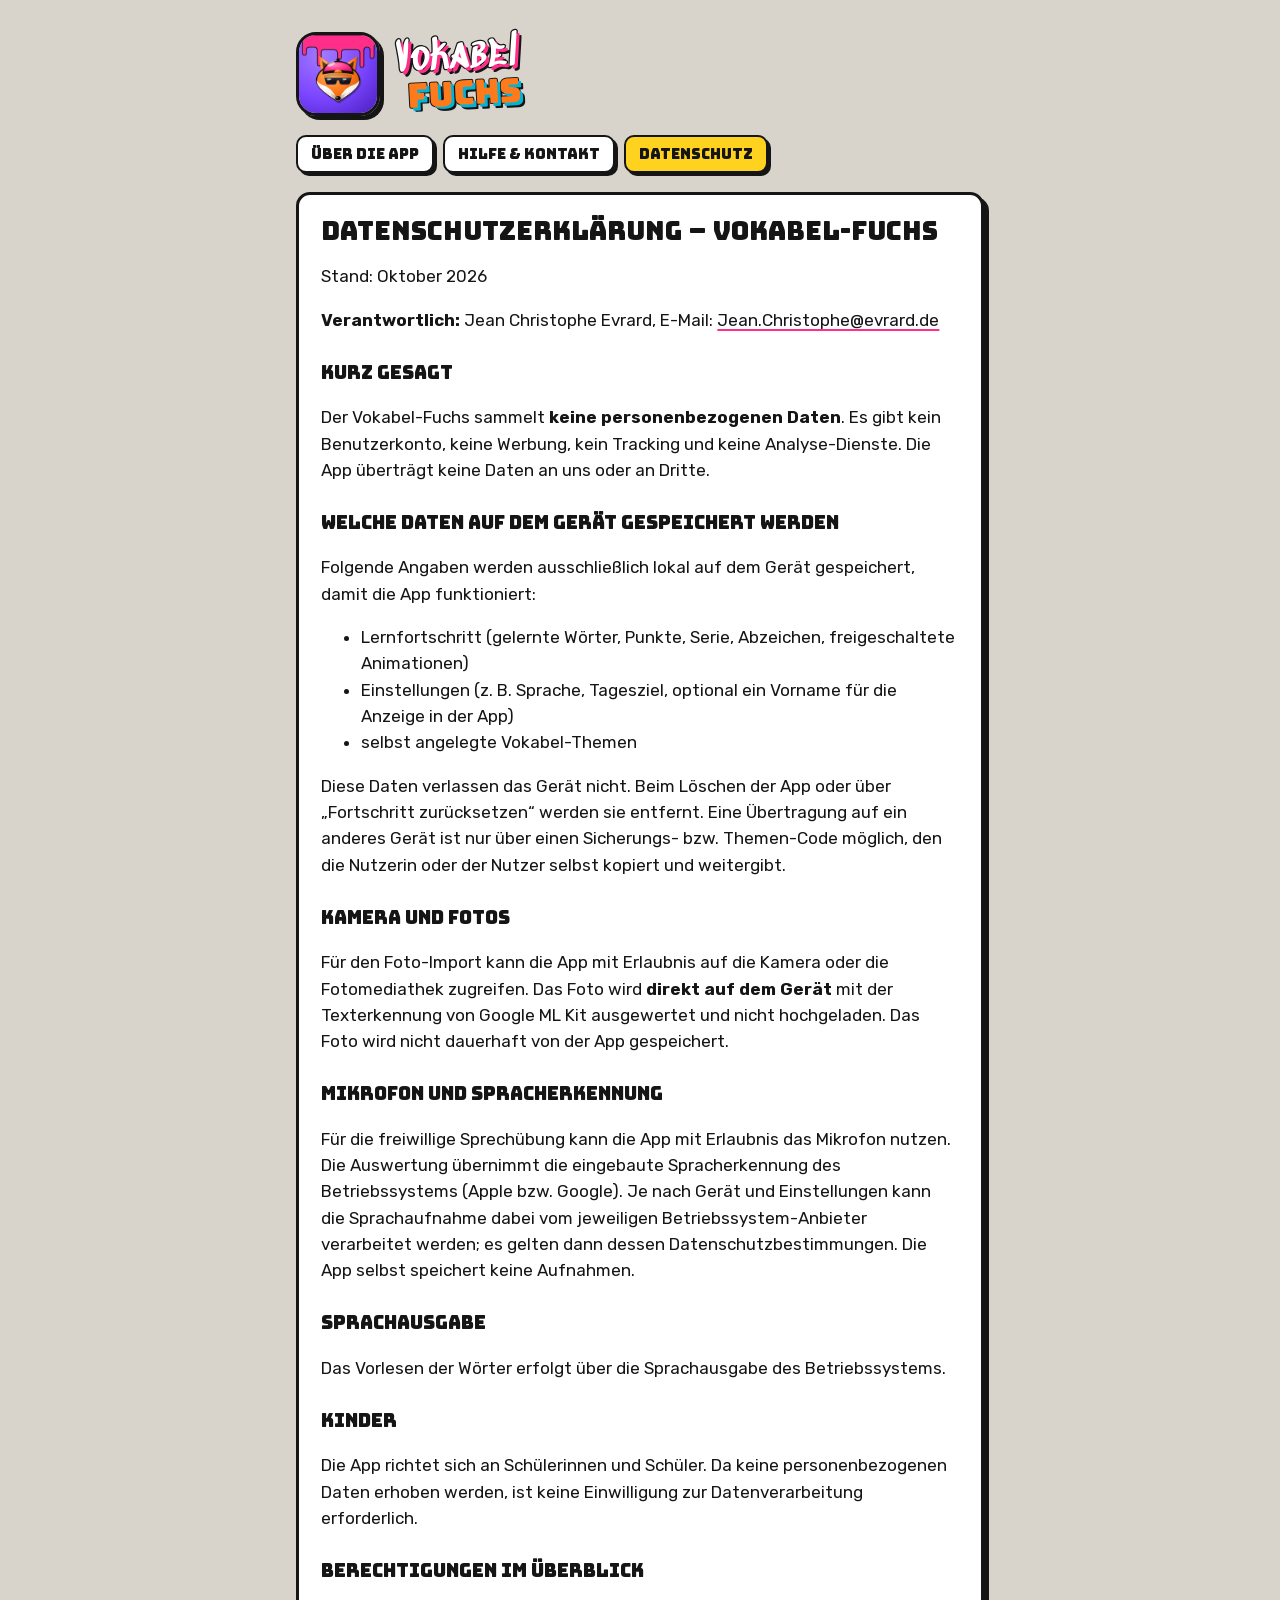
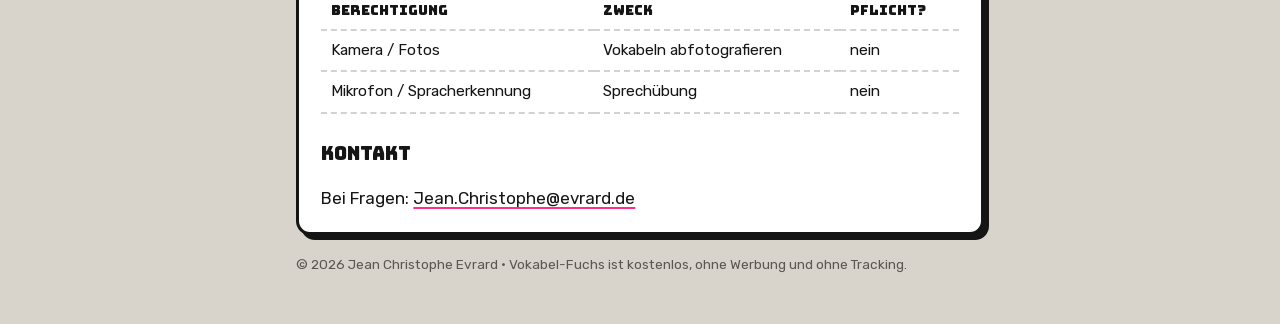
==== datenschutz.html @ 0a942ed3 "Info-Seiten: Start, Hilfe & Kontakt, Datenschutz Co-Authored-By: Claude Opus 5.5 <noreply@anthropic." ====
<!doctype html>
<html lang="de">
<head>
<meta charset="utf-8">
<meta name="viewport" content="width=device-width,initial-scale=1">
<title>Vokabel-Fuchs – Datenschutz</title>
<link rel="icon" href="img/icon-192.png">
<link rel="stylesheet" href="style.css">
</head>
<body><div class="wrap">
<header><img src="img/icon-192.png" alt=""><p class="logo"><a href="./"><span class="l1">Vokabel</span><span class="l2">Fuchs</span></a></p></header>
<nav aria-label="Seiten"><a href="./" >Über die App</a><a href="support.html" >Hilfe &amp; Kontakt</a><a href="datenschutz.html" aria-current="page">Datenschutz</a></nav>
<main class="card">
<h1>Datenschutzerklärung – Vokabel-Fuchs</h1>
<p>Stand: Oktober 2026</p>
<p><b>Verantwortlich:</b> Jean Christophe Evrard, E-Mail: <a href="mailto:Jean.Christophe@evrard.de">Jean.Christophe@evrard.de</a></p>
<h2>Kurz gesagt</h2>
<p>Der Vokabel-Fuchs sammelt <b>keine personenbezogenen Daten</b>. Es gibt kein Benutzerkonto, keine Werbung, kein Tracking und keine Analyse-Dienste. Die App überträgt keine Daten an uns oder an Dritte.</p>
<h2>Welche Daten auf dem Gerät gespeichert werden</h2>
<p>Folgende Angaben werden ausschließlich lokal auf dem Gerät gespeichert, damit die App funktioniert:</p>
<ul>
<li>Lernfortschritt (gelernte Wörter, Punkte, Serie, Abzeichen, freigeschaltete Animationen)</li>
<li>Einstellungen (z. B. Sprache, Tagesziel, optional ein Vorname für die Anzeige in der App)</li>
<li>selbst angelegte Vokabel-Themen</li>
</ul>
<p>Diese Daten verlassen das Gerät nicht. Beim Löschen der App oder über „Fortschritt zurücksetzen“ werden sie entfernt. Eine Übertragung auf ein anderes Gerät ist nur über einen Sicherungs- bzw. Themen-Code möglich, den die Nutzerin oder der Nutzer selbst kopiert und weitergibt.</p>
<h2>Kamera und Fotos</h2>
<p>Für den Foto-Import kann die App mit Erlaubnis auf die Kamera oder die Fotomediathek zugreifen. Das Foto wird <b>direkt auf dem Gerät</b> mit der Texterkennung von Google ML Kit ausgewertet und nicht hochgeladen. Das Foto wird nicht dauerhaft von der App gespeichert.</p>
<h2>Mikrofon und Spracherkennung</h2>
<p>Für die freiwillige Sprechübung kann die App mit Erlaubnis das Mikrofon nutzen. Die Auswertung übernimmt die eingebaute Spracherkennung des Betriebssystems (Apple bzw. Google). Je nach Gerät und Einstellungen kann die Sprachaufnahme dabei vom jeweiligen Betriebssystem-Anbieter verarbeitet werden; es gelten dann dessen Datenschutzbestimmungen. Die App selbst speichert keine Aufnahmen.</p>
<h2>Sprachausgabe</h2>
<p>Das Vorlesen der Wörter erfolgt über die Sprachausgabe des Betriebssystems.</p>
<h2>Kinder</h2>
<p>Die App richtet sich an Schülerinnen und Schüler. Da keine personenbezogenen Daten erhoben werden, ist keine Einwilligung zur Datenverarbeitung erforderlich.</p>
<h2>Berechtigungen im Überblick</h2>
<div class="table-wrap"><table><thead><tr><th>Berechtigung</th><th>Zweck</th><th>Pflicht?</th></tr></thead><tbody><tr><td>Kamera / Fotos</td><td>Vokabeln abfotografieren</td><td>nein</td></tr><tr><td>Mikrofon / Spracherkennung</td><td>Sprechübung</td><td>nein</td></tr></tbody></table></div>
<h2>Kontakt</h2>
<p>Bei Fragen: <a href="mailto:Jean.Christophe@evrard.de">Jean.Christophe@evrard.de</a></p>
</main>
<footer>© 2026 Jean Christophe Evrard · Vokabel-Fuchs ist kostenlos, ohne Werbung und ohne Tracking.</footer>
</div></body>
</html>
---- style.css ----
@import url("fonts/fonts.css");
/* Layout: eine ruhige Textspalte vor der Graffiti-Wand der App; Inhalte als Sticker. */
:root {
  --wall: #D8D4CC; --card: #FFFFFF; --ink: #151515; --muted: #5A5753; --edge: #151515;
  --fox: #FF7A1A; --pink: #FF2E88; --cyan: #00B4D8; --yellow: #FFD21F; --logo-sh: #151515;
  --font-tag: "Sedgwick Ave Display", "Permanent Marker", cursive;
  --font-head: "Bungee", "Arial Black", Impact, sans-serif;
  --font-body: "Rubik", system-ui, -apple-system, "Segoe UI", sans-serif;
}
@media (prefers-color-scheme: dark) {
  :root:not([data-theme="light"]) { --wall: #1C1C21; --card: #2A2A31; --ink: #F3F1EC; --muted: #B3B0AA; --edge: #050505; --logo-sh: #F3F1EC; color-scheme: dark; }
}
:root[data-theme="dark"] { --wall: #1C1C21; --card: #2A2A31; --ink: #F3F1EC; --muted: #B3B0AA; --edge: #050505; --logo-sh: #F3F1EC; color-scheme: dark; }
* { box-sizing: border-box; }
body { overflow-wrap: break-word;
  margin: 0; background: var(--wall); color: var(--ink); font-family: var(--font-body); font-size: 17px; line-height: 1.55;
  background-image: linear-gradient(var(--wall) 0 0), repeating-linear-gradient(0deg, transparent 0 30px, rgba(0,0,0,.06) 30px 32px);
  background-blend-mode: normal;
}
.wrap { max-width: 720px; margin: 0 auto; padding: 2rem 16px 3rem; display: flex; flex-direction: column; gap: 1.2rem; }
header { display: flex; align-items: center; gap: 1rem; }
header img { width: 84px; height: 84px; border-radius: 20px; border: 3px solid var(--edge); box-shadow: 4px 4px 0 var(--edge); }
.logo { margin: 0; line-height: .95; transform: rotate(-3deg); }
.logo a { color: inherit; text-decoration: none; }
.logo .l1 { display: block; font-family: var(--font-tag); font-size: 2.6rem; color: #FFFFFF; -webkit-text-stroke: 2.5px #151515; paint-order: stroke fill; text-shadow: 3px 3px 0 var(--pink), 5px 5px 0 var(--logo-sh); }
.logo .l2 { display: block; font-family: var(--font-head); font-size: 2.1rem; color: var(--fox); -webkit-text-stroke: 2px #151515; paint-order: stroke fill; text-shadow: 3px 3px 0 var(--cyan), 5px 5px 0 var(--logo-sh); padding-left: .3em; }
nav { display: flex; flex-wrap: wrap; gap: .6rem; }
nav a { font-family: var(--font-head); font-size: .9rem; color: var(--ink); text-decoration: none; padding: .35rem .8rem; background: var(--card); border: 2.5px solid var(--edge); border-radius: 10px; box-shadow: 3px 3px 0 var(--edge); }
nav a[aria-current="page"] { background: var(--yellow); color: #151515; }
.card { background: var(--card); border: 3px solid var(--edge); border-radius: 14px; box-shadow: 5px 5px 0 var(--edge); padding: 1.3rem 1.4rem; }
.card > :first-child { margin-top: 0; } .card > :last-child { margin-bottom: 0; }
h1 { font-family: var(--font-head); font-weight: 400; font-size: clamp(1.2rem, 5.5vw, 1.6rem); overflow-wrap: break-word; hyphens: auto; line-height: 1.2; margin: 0 0 .6rem; text-wrap: balance; }
h2 { font-family: var(--font-head); font-weight: 400; font-size: 1.15rem; margin: 1.6rem 0 .4rem; }
p, li { max-width: 65ch; }
a { color: inherit; text-decoration-thickness: 2px; text-decoration-color: var(--pink); text-underline-offset: 3px; }
.tape { display: inline-block; align-self: flex-start; padding: .3rem .8rem; background: var(--yellow); color: #151515; font-family: var(--font-head); transform: rotate(-2deg); }
.muted { color: var(--muted); }
table { width: 100%; border-collapse: collapse; font-size: .95rem; }
.table-wrap { overflow-x: auto; }
th, td { text-align: left; padding: .5rem .6rem; border-bottom: 2px dashed rgba(127,127,127,.35); vertical-align: top; }
th { font-family: var(--font-head); font-weight: 400; font-size: .85rem; }
ul.facts { list-style: none; padding: 0; display: grid; gap: .5rem; }
ul.facts li { padding-left: 1.8rem; position: relative; }
ul.facts li::before { content: "✓"; position: absolute; left: 0; top: 0; width: 1.3rem; height: 1.3rem; display: grid; place-items: center; background: #22B14C; color: #151515; border: 2px solid var(--edge); border-radius: 6px; font-weight: 900; font-size: .8rem; }
footer { font-size: .85rem; color: var(--muted); }
:focus-visible { outline: 3px solid var(--cyan); outline-offset: 2px; }
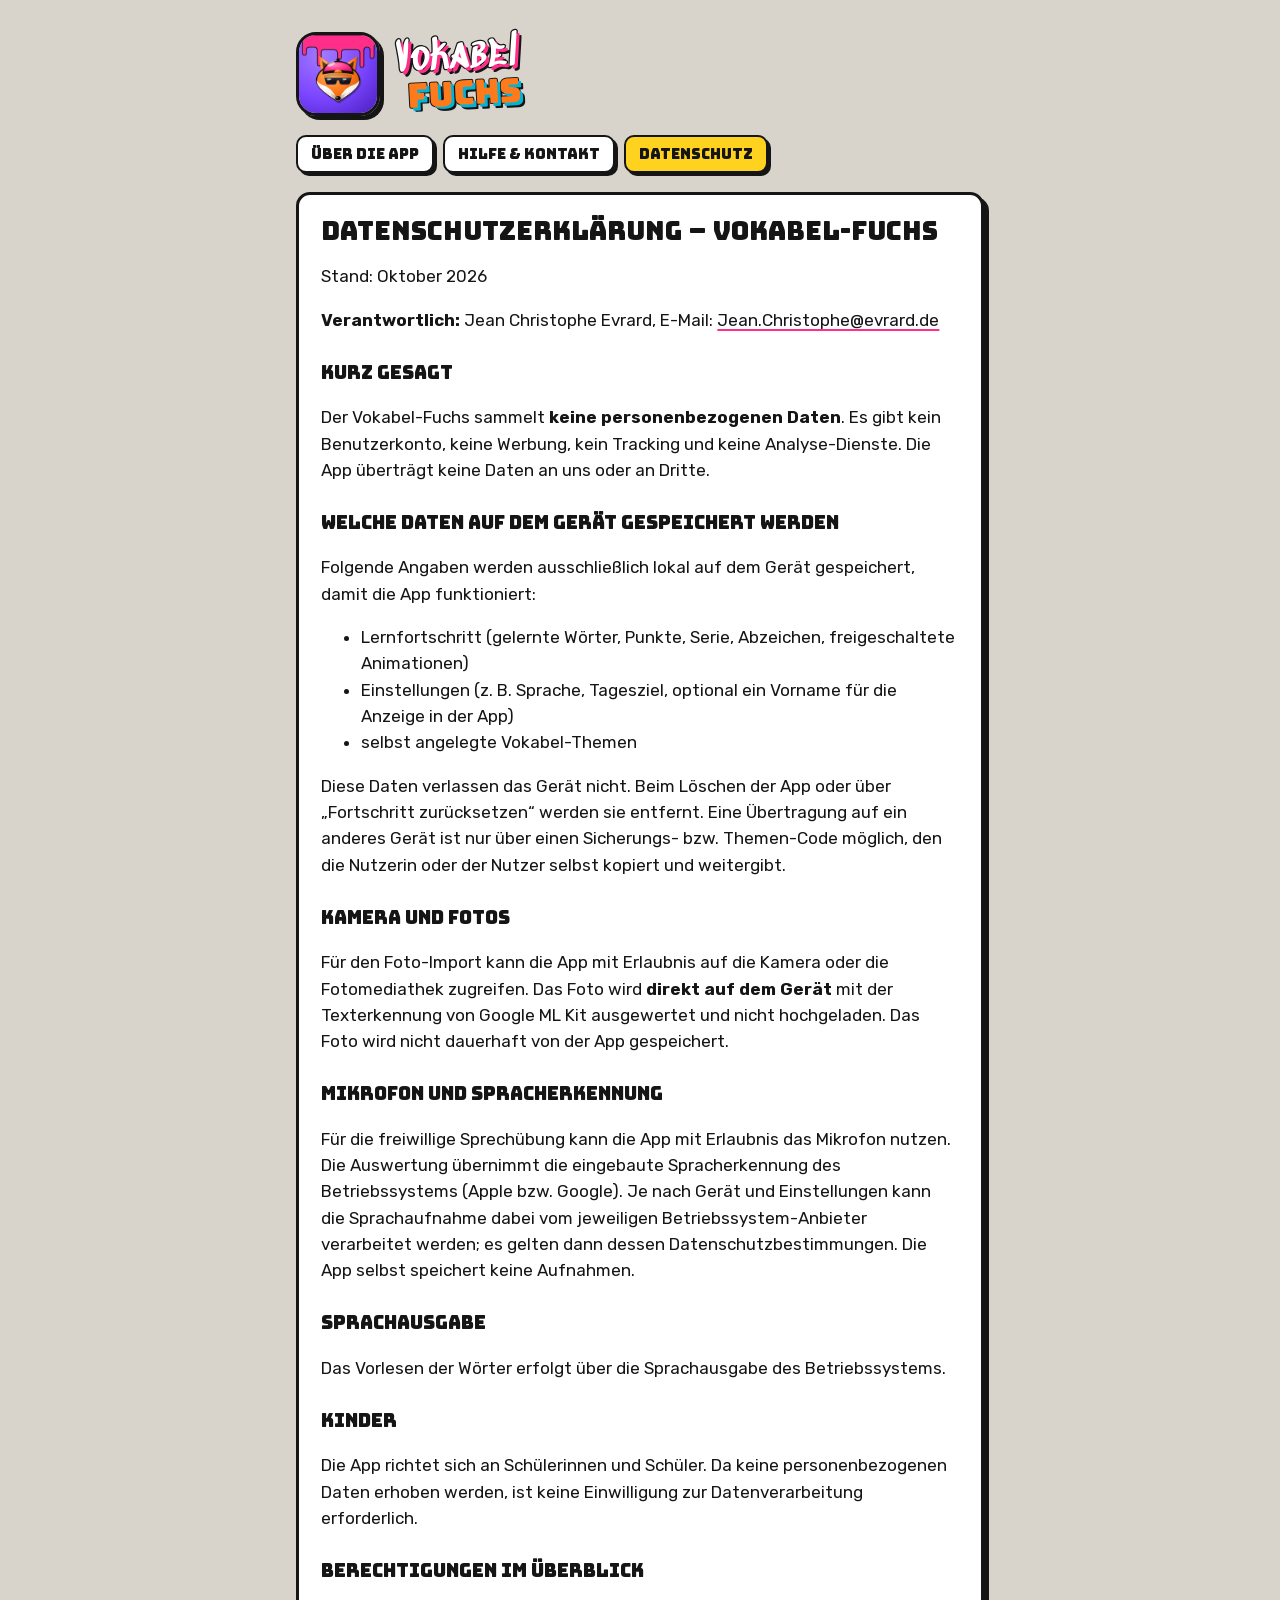
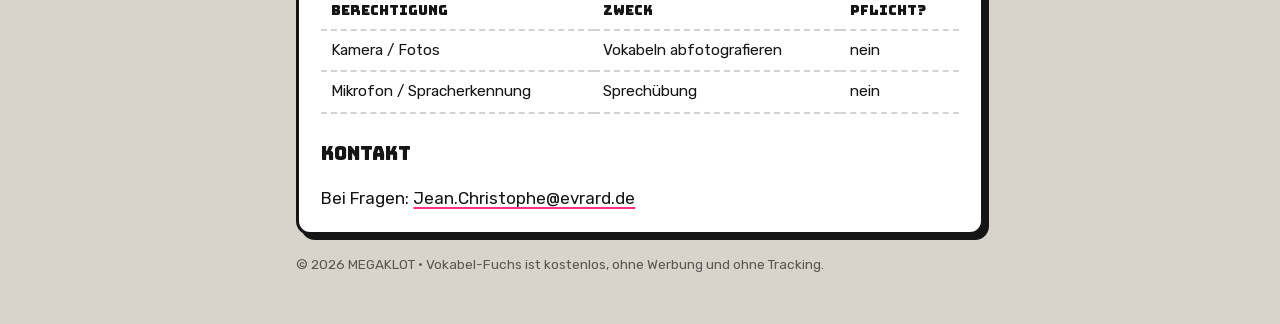
==== commit 2647c8f9: "Fußzeile: MEGAKLOT Co-Authored-By: Claude Opus 5.5 <noreply@anthropic.com> Claude-Session: https://c" ====
--- a/datenschutz.html
+++ b/datenschutz.html
@@ -37,6 +37,6 @@
 <h2>Kontakt</h2>
 <p>Bei Fragen: <a href="mailto:Jean.Christophe@evrard.de">Jean.Christophe@evrard.de</a></p>
 </main>
-<footer>© 2026 Jean Christophe Evrard · Vokabel-Fuchs ist kostenlos, ohne Werbung und ohne Tracking.</footer>
+<footer>© 2026 MEGAKLOT · Vokabel-Fuchs ist kostenlos, ohne Werbung und ohne Tracking.</footer>
 </div></body>
 </html>
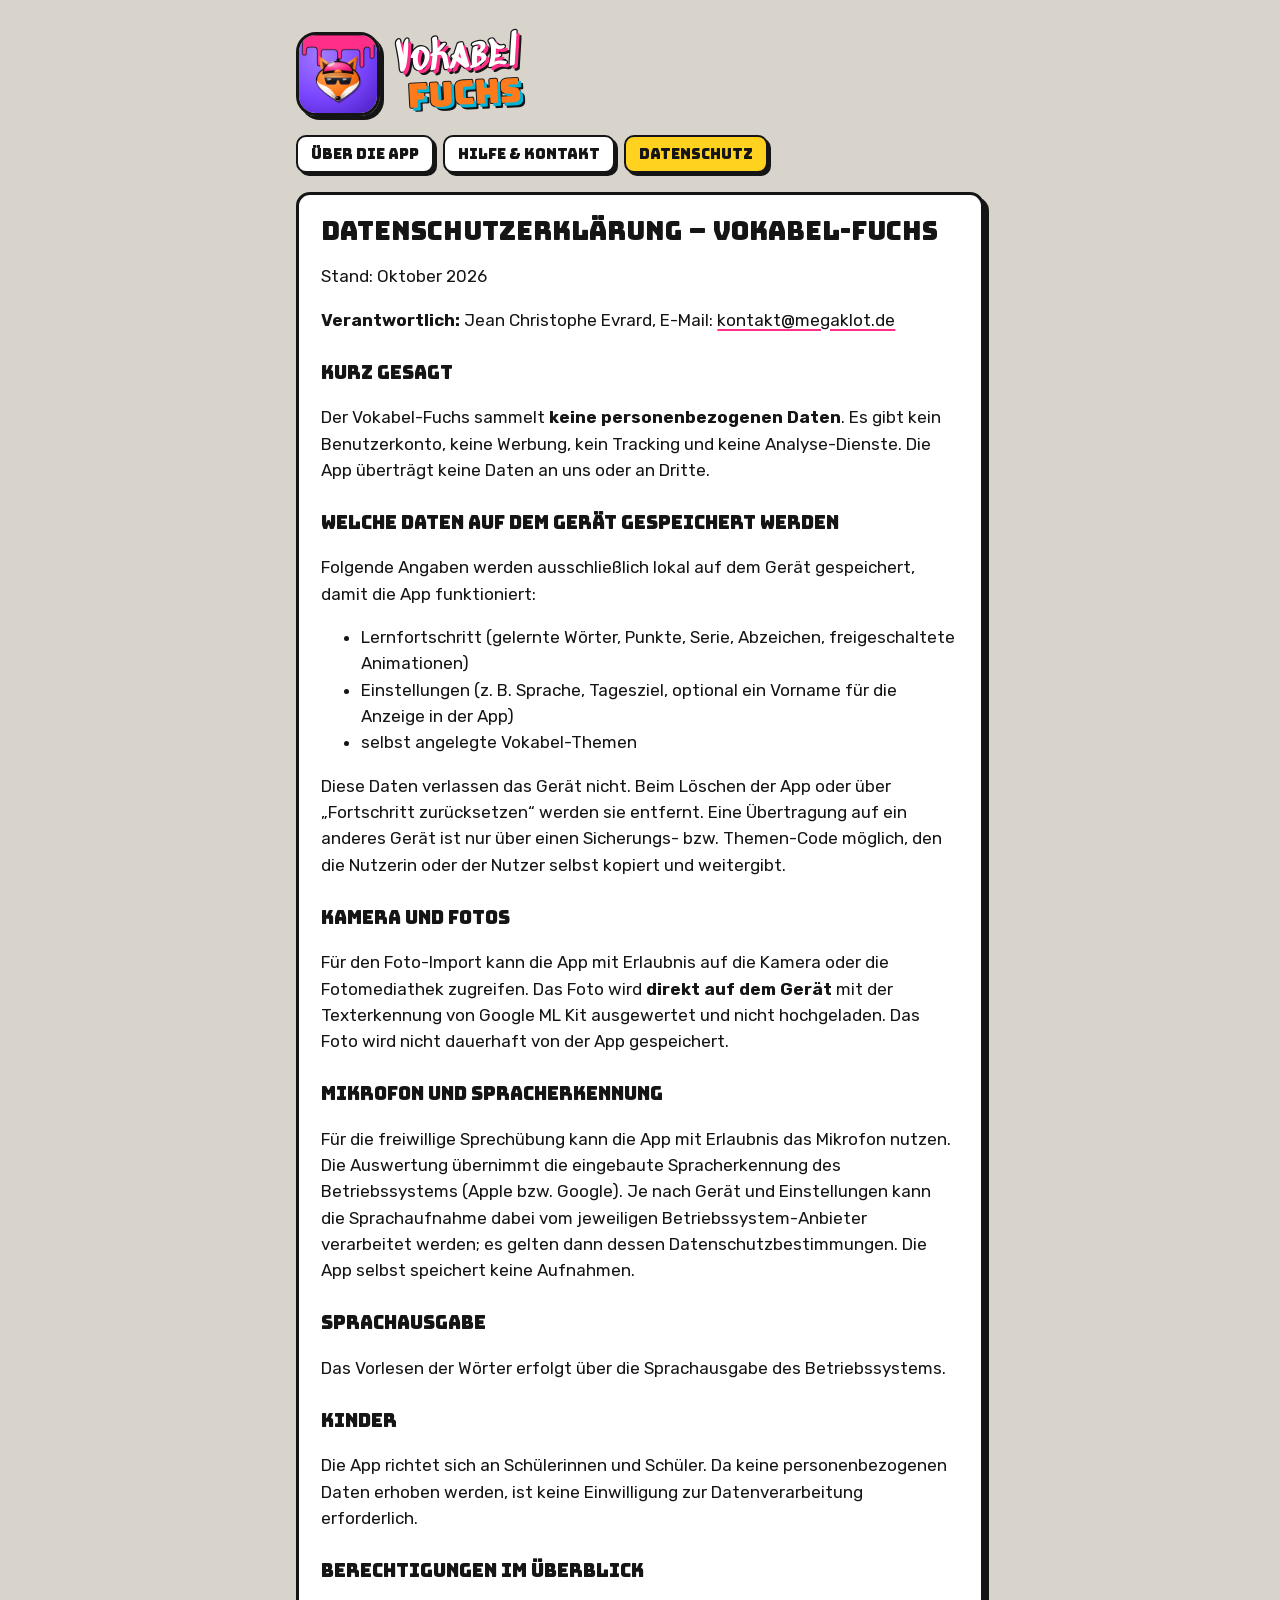
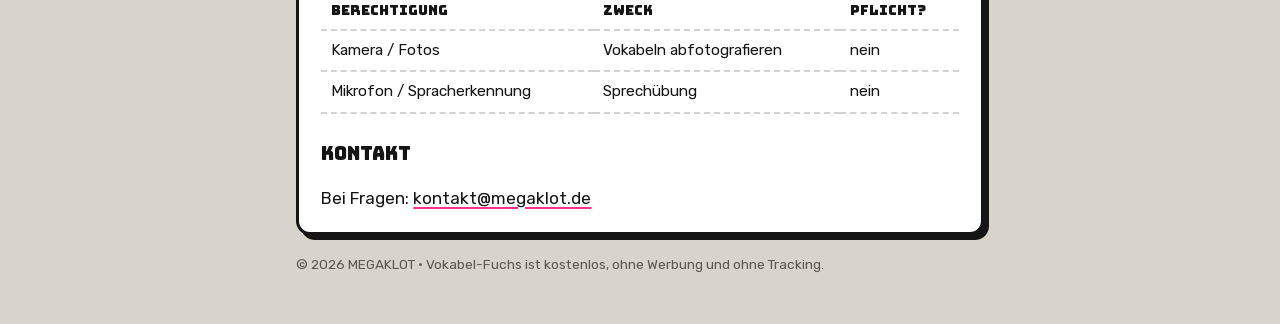
==== commit c6ee53db: "Kontaktadresse: kontakt@megaklot.de Co-Authored-By: Claude Opus 5.5 <noreply@anthropic.com> Claude-S" ====
--- a/datenschutz.html
+++ b/datenschutz.html
@@ -13,7 +13,7 @@
 <main class="card">
 <h1>Datenschutzerklärung – Vokabel-Fuchs</h1>
 <p>Stand: Oktober 2026</p>
-<p><b>Verantwortlich:</b> Jean Christophe Evrard, E-Mail: <a href="mailto:Jean.Christophe@evrard.de">Jean.Christophe@evrard.de</a></p>
+<p><b>Verantwortlich:</b> Jean Christophe Evrard, E-Mail: <a href="mailto:kontakt@megaklot.de">kontakt@megaklot.de</a></p>
 <h2>Kurz gesagt</h2>
 <p>Der Vokabel-Fuchs sammelt <b>keine personenbezogenen Daten</b>. Es gibt kein Benutzerkonto, keine Werbung, kein Tracking und keine Analyse-Dienste. Die App überträgt keine Daten an uns oder an Dritte.</p>
 <h2>Welche Daten auf dem Gerät gespeichert werden</h2>
@@ -35,7 +35,7 @@
 <h2>Berechtigungen im Überblick</h2>
 <div class="table-wrap"><table><thead><tr><th>Berechtigung</th><th>Zweck</th><th>Pflicht?</th></tr></thead><tbody><tr><td>Kamera / Fotos</td><td>Vokabeln abfotografieren</td><td>nein</td></tr><tr><td>Mikrofon / Spracherkennung</td><td>Sprechübung</td><td>nein</td></tr></tbody></table></div>
 <h2>Kontakt</h2>
-<p>Bei Fragen: <a href="mailto:Jean.Christophe@evrard.de">Jean.Christophe@evrard.de</a></p>
+<p>Bei Fragen: <a href="mailto:kontakt@megaklot.de">kontakt@megaklot.de</a></p>
 </main>
 <footer>© 2026 MEGAKLOT · Vokabel-Fuchs ist kostenlos, ohne Werbung und ohne Tracking.</footer>
 </div></body>
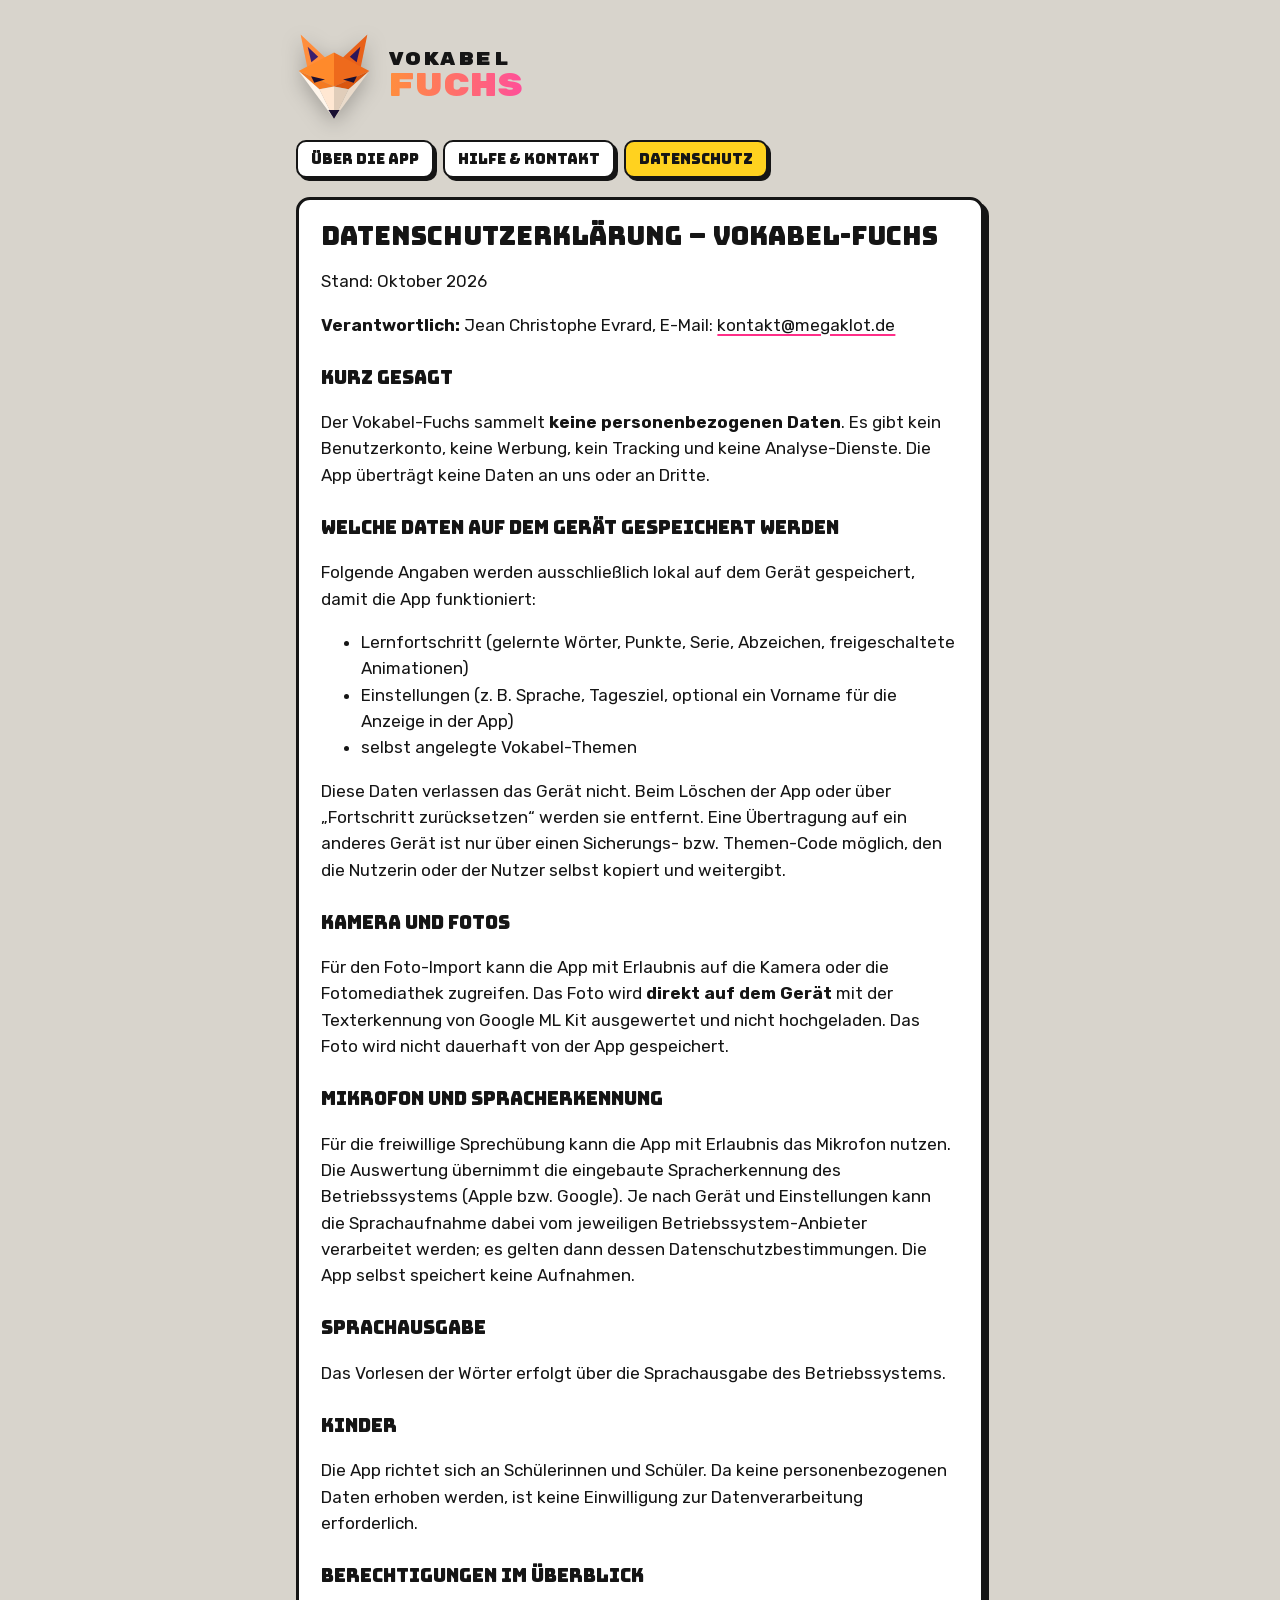
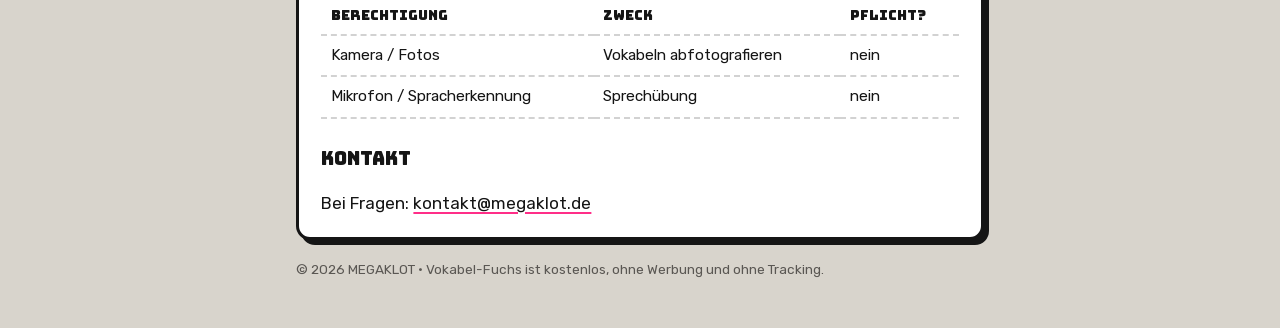
==== commit c1db41a0: "Origami-Logo Co-Authored-By: Claude Opus 5.5 <noreply@anthropic.com> Claude-Session: https://claude." ====
--- a/datenschutz.html
+++ b/datenschutz.html
@@ -8,7 +8,7 @@
 <link rel="stylesheet" href="style.css">
 </head>
 <body><div class="wrap">
-<header><img src="img/icon-192.png" alt=""><p class="logo"><a href="./"><span class="l1">Vokabel</span><span class="l2">Fuchs</span></a></p></header>
+<header><img src="img/brand-fox.svg" alt=""><p class="logo"><a href="./"><span class="l1">VOKABEL</span><span class="l2">FUCHS</span></a></p></header>
 <nav aria-label="Seiten"><a href="./" >Über die App</a><a href="support.html" >Hilfe &amp; Kontakt</a><a href="datenschutz.html" aria-current="page">Datenschutz</a></nav>
 <main class="card">
 <h1>Datenschutzerklärung – Vokabel-Fuchs</h1>
--- a/style.css
+++ b/style.css
@@ -19,11 +19,11 @@
 }
 .wrap { max-width: 720px; margin: 0 auto; padding: 2rem 16px 3rem; display: flex; flex-direction: column; gap: 1.2rem; }
 header { display: flex; align-items: center; gap: 1rem; }
-header img { width: 84px; height: 84px; border-radius: 20px; border: 3px solid var(--edge); box-shadow: 4px 4px 0 var(--edge); }
-.logo { margin: 0; line-height: .95; transform: rotate(-3deg); }
-.logo a { color: inherit; text-decoration: none; }
-.logo .l1 { display: block; font-family: var(--font-tag); font-size: 2.6rem; color: #FFFFFF; -webkit-text-stroke: 2.5px #151515; paint-order: stroke fill; text-shadow: 3px 3px 0 var(--pink), 5px 5px 0 var(--logo-sh); }
-.logo .l2 { display: block; font-family: var(--font-head); font-size: 2.1rem; color: var(--fox); -webkit-text-stroke: 2px #151515; paint-order: stroke fill; text-shadow: 3px 3px 0 var(--cyan), 5px 5px 0 var(--logo-sh); padding-left: .3em; }
+header img { width: 76px; height: auto; filter: drop-shadow(0 6px 10px rgba(0,0,0,.25)); }
+.logo { margin: 0; display: flex; flex-direction: column; line-height: 1; }
+.logo a { color: inherit; text-decoration: none; display: flex; flex-direction: column; }
+.logo .l1 { font-family: "Rubik Mono One", var(--font-head); font-size: 1.15rem; letter-spacing: .08em; color: var(--ink); }
+.logo .l2 { font-family: "Rubik Mono One", var(--font-head); font-size: 2rem; background: linear-gradient(90deg, #FF8E3C, #FF4F9A); -webkit-background-clip: text; background-clip: text; color: transparent; }
 nav { display: flex; flex-wrap: wrap; gap: .6rem; }
 nav a { font-family: var(--font-head); font-size: .9rem; color: var(--ink); text-decoration: none; padding: .35rem .8rem; background: var(--card); border: 2.5px solid var(--edge); border-radius: 10px; box-shadow: 3px 3px 0 var(--edge); }
 nav a[aria-current="page"] { background: var(--yellow); color: #151515; }
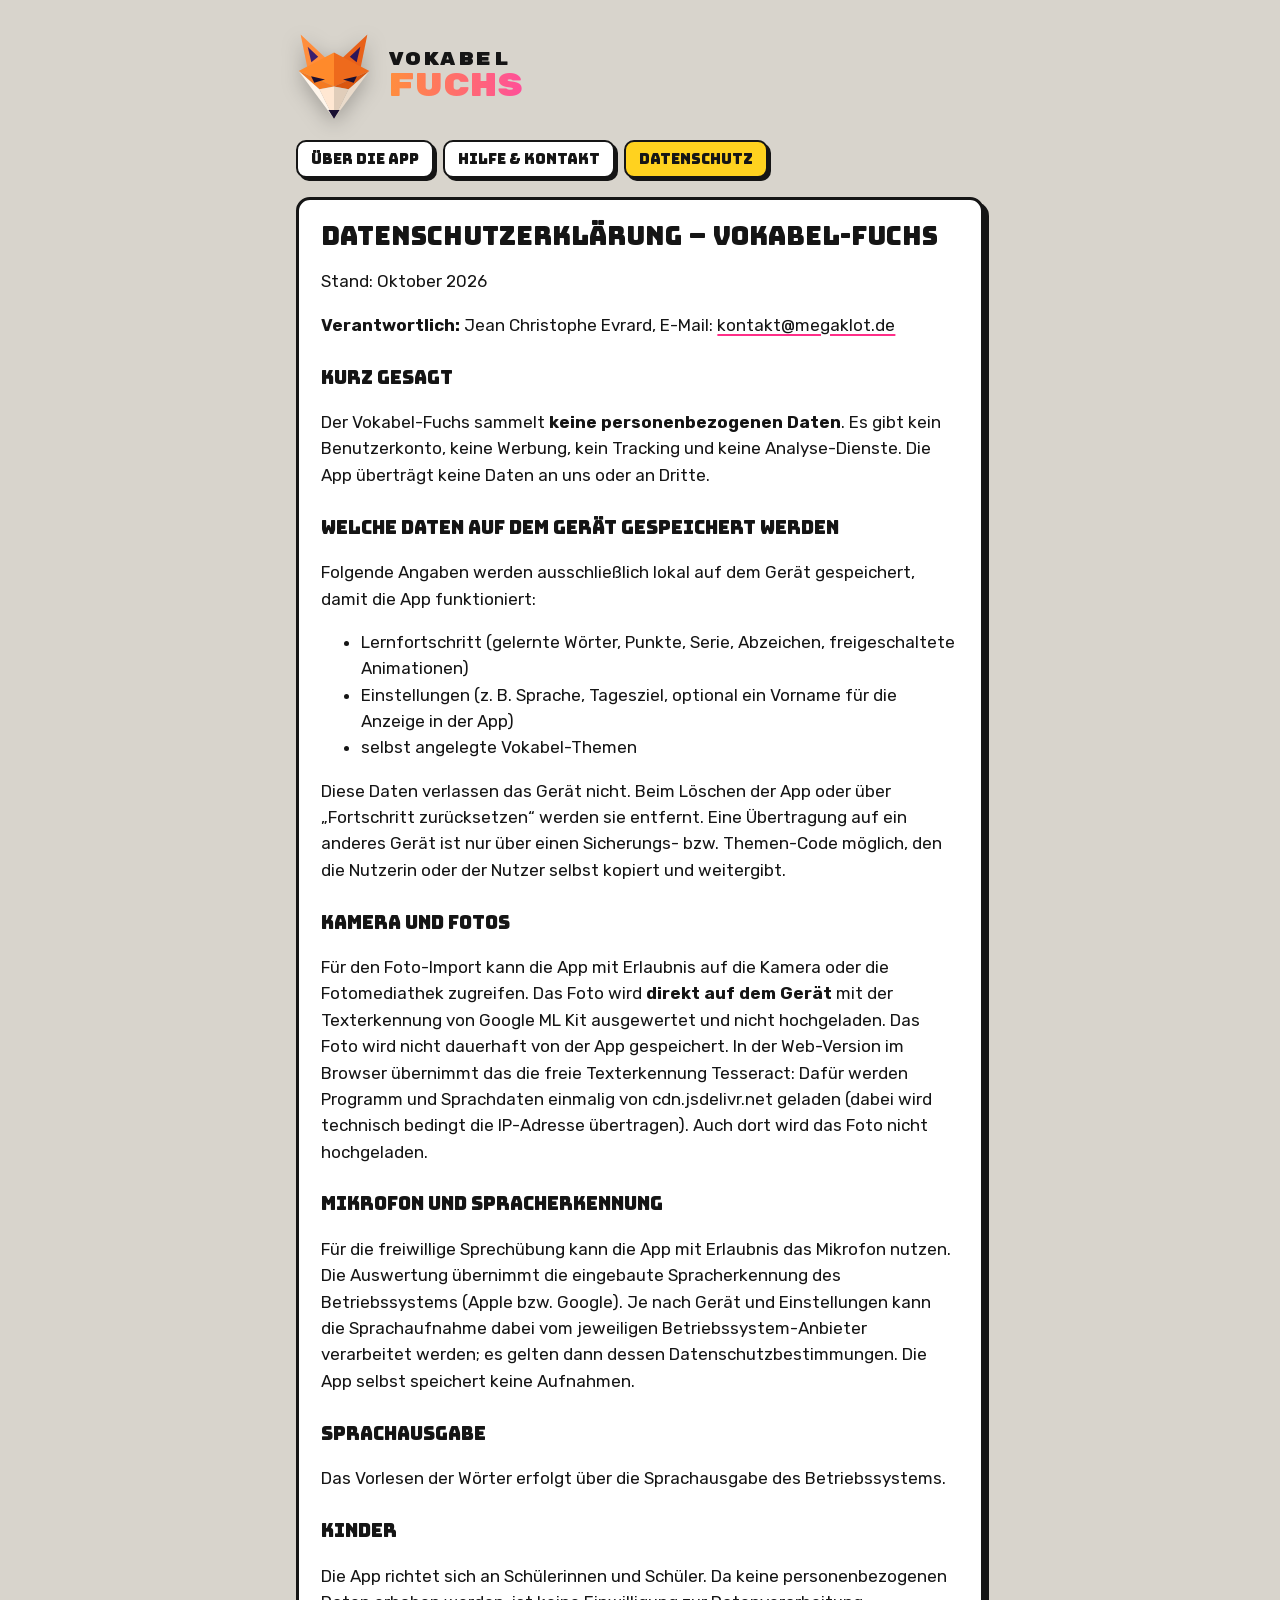
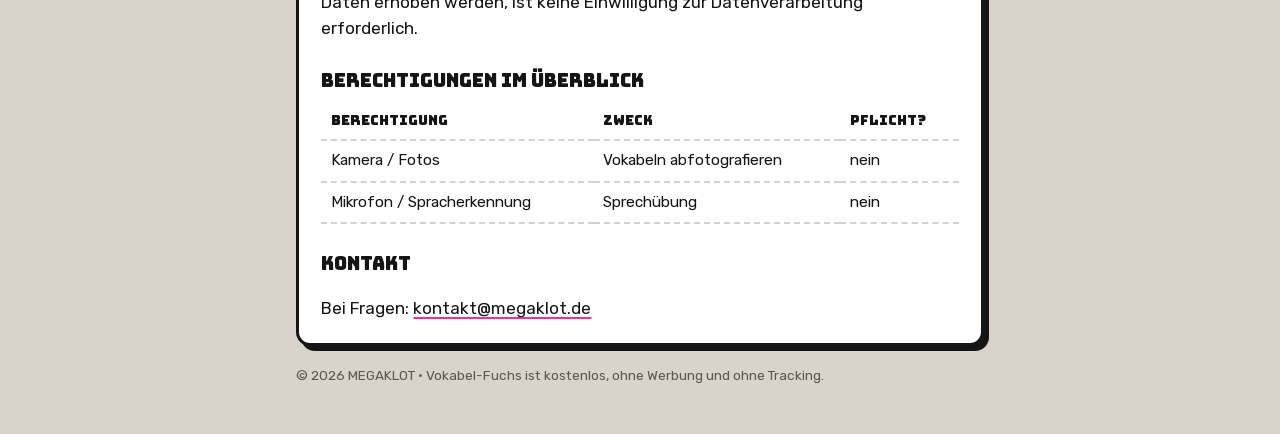
==== commit 4816ab0b: "Datenschutz: Texterkennung in der Web-Version Co-Authored-By: Claude Opus 5.5 <noreply@anthropic.com" ====
--- a/datenschutz.html
+++ b/datenschutz.html
@@ -25,7 +25,7 @@
 </ul>
 <p>Diese Daten verlassen das Gerät nicht. Beim Löschen der App oder über „Fortschritt zurücksetzen“ werden sie entfernt. Eine Übertragung auf ein anderes Gerät ist nur über einen Sicherungs- bzw. Themen-Code möglich, den die Nutzerin oder der Nutzer selbst kopiert und weitergibt.</p>
 <h2>Kamera und Fotos</h2>
-<p>Für den Foto-Import kann die App mit Erlaubnis auf die Kamera oder die Fotomediathek zugreifen. Das Foto wird <b>direkt auf dem Gerät</b> mit der Texterkennung von Google ML Kit ausgewertet und nicht hochgeladen. Das Foto wird nicht dauerhaft von der App gespeichert.</p>
+<p>Für den Foto-Import kann die App mit Erlaubnis auf die Kamera oder die Fotomediathek zugreifen. Das Foto wird <b>direkt auf dem Gerät</b> mit der Texterkennung von Google ML Kit ausgewertet und nicht hochgeladen. Das Foto wird nicht dauerhaft von der App gespeichert. In der Web-Version im Browser übernimmt das die freie Texterkennung Tesseract: Dafür werden Programm und Sprachdaten einmalig von cdn.jsdelivr.net geladen (dabei wird technisch bedingt die IP-Adresse übertragen). Auch dort wird das Foto nicht hochgeladen.</p>
 <h2>Mikrofon und Spracherkennung</h2>
 <p>Für die freiwillige Sprechübung kann die App mit Erlaubnis das Mikrofon nutzen. Die Auswertung übernimmt die eingebaute Spracherkennung des Betriebssystems (Apple bzw. Google). Je nach Gerät und Einstellungen kann die Sprachaufnahme dabei vom jeweiligen Betriebssystem-Anbieter verarbeitet werden; es gelten dann dessen Datenschutzbestimmungen. Die App selbst speichert keine Aufnahmen.</p>
 <h2>Sprachausgabe</h2>
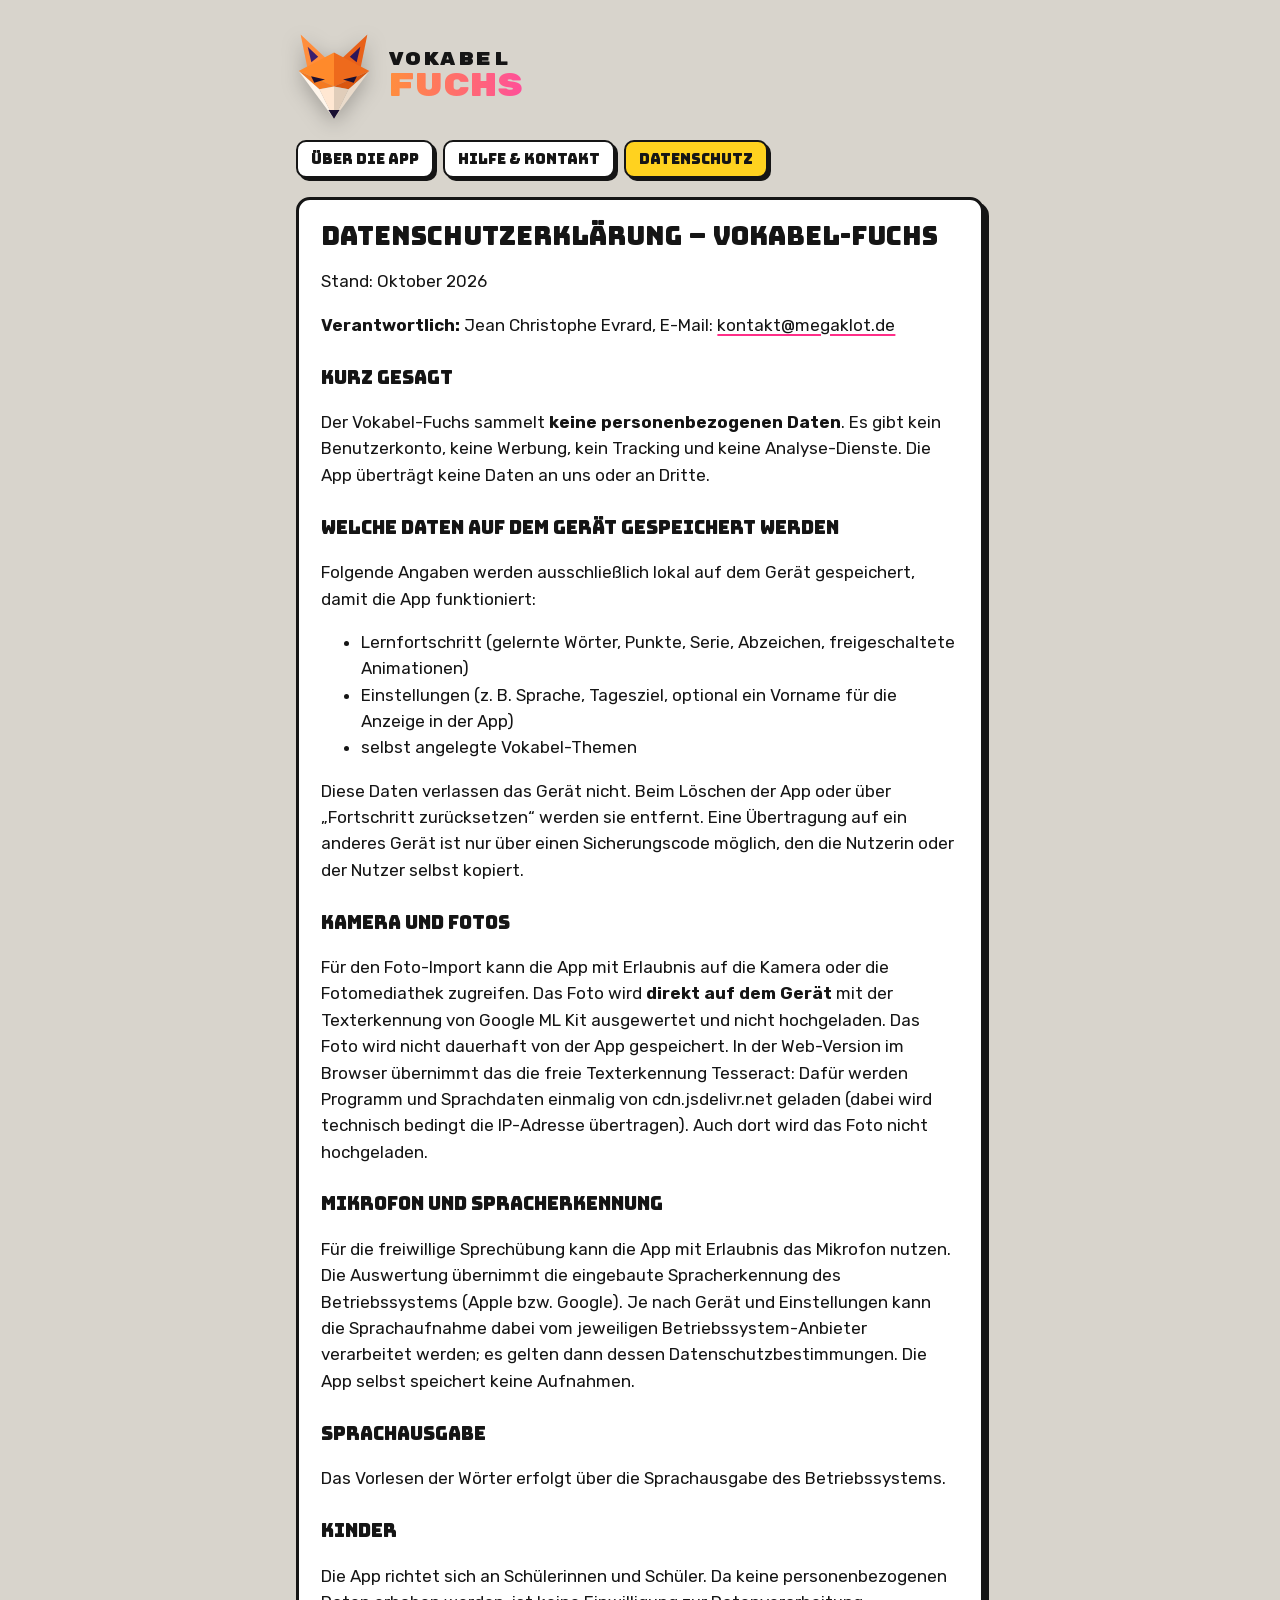
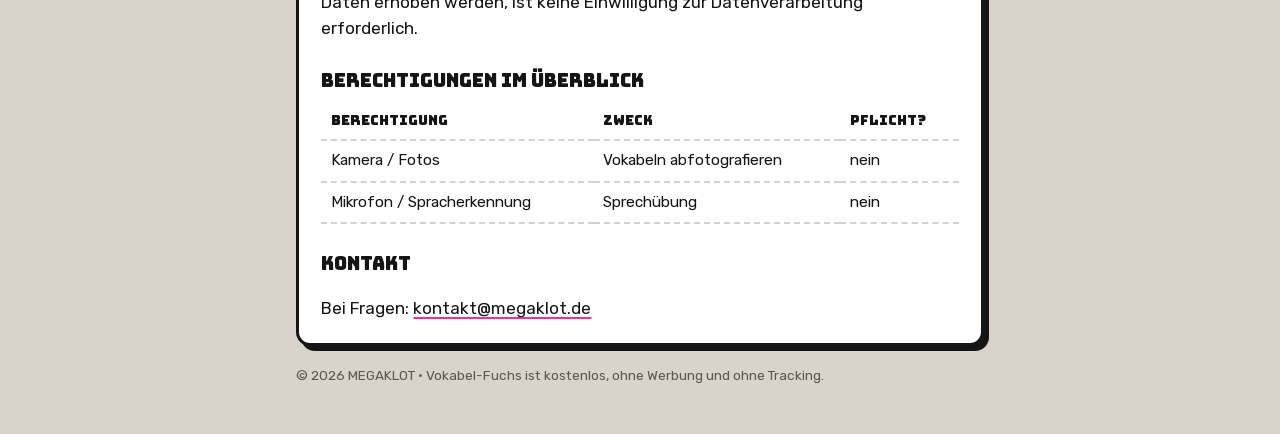
==== commit 60a3de24: "Datenschutz: Themen-Code entfernt Co-Authored-By: Claude Opus 5.5 <noreply@anthropic.com> Claude-Ses" ====
--- a/datenschutz.html
+++ b/datenschutz.html
@@ -23,7 +23,7 @@
 <li>Einstellungen (z. B. Sprache, Tagesziel, optional ein Vorname für die Anzeige in der App)</li>
 <li>selbst angelegte Vokabel-Themen</li>
 </ul>
-<p>Diese Daten verlassen das Gerät nicht. Beim Löschen der App oder über „Fortschritt zurücksetzen“ werden sie entfernt. Eine Übertragung auf ein anderes Gerät ist nur über einen Sicherungs- bzw. Themen-Code möglich, den die Nutzerin oder der Nutzer selbst kopiert und weitergibt.</p>
+<p>Diese Daten verlassen das Gerät nicht. Beim Löschen der App oder über „Fortschritt zurücksetzen“ werden sie entfernt. Eine Übertragung auf ein anderes Gerät ist nur über einen Sicherungscode möglich, den die Nutzerin oder der Nutzer selbst kopiert.</p>
 <h2>Kamera und Fotos</h2>
 <p>Für den Foto-Import kann die App mit Erlaubnis auf die Kamera oder die Fotomediathek zugreifen. Das Foto wird <b>direkt auf dem Gerät</b> mit der Texterkennung von Google ML Kit ausgewertet und nicht hochgeladen. Das Foto wird nicht dauerhaft von der App gespeichert. In der Web-Version im Browser übernimmt das die freie Texterkennung Tesseract: Dafür werden Programm und Sprachdaten einmalig von cdn.jsdelivr.net geladen (dabei wird technisch bedingt die IP-Adresse übertragen). Auch dort wird das Foto nicht hochgeladen.</p>
 <h2>Mikrofon und Spracherkennung</h2>
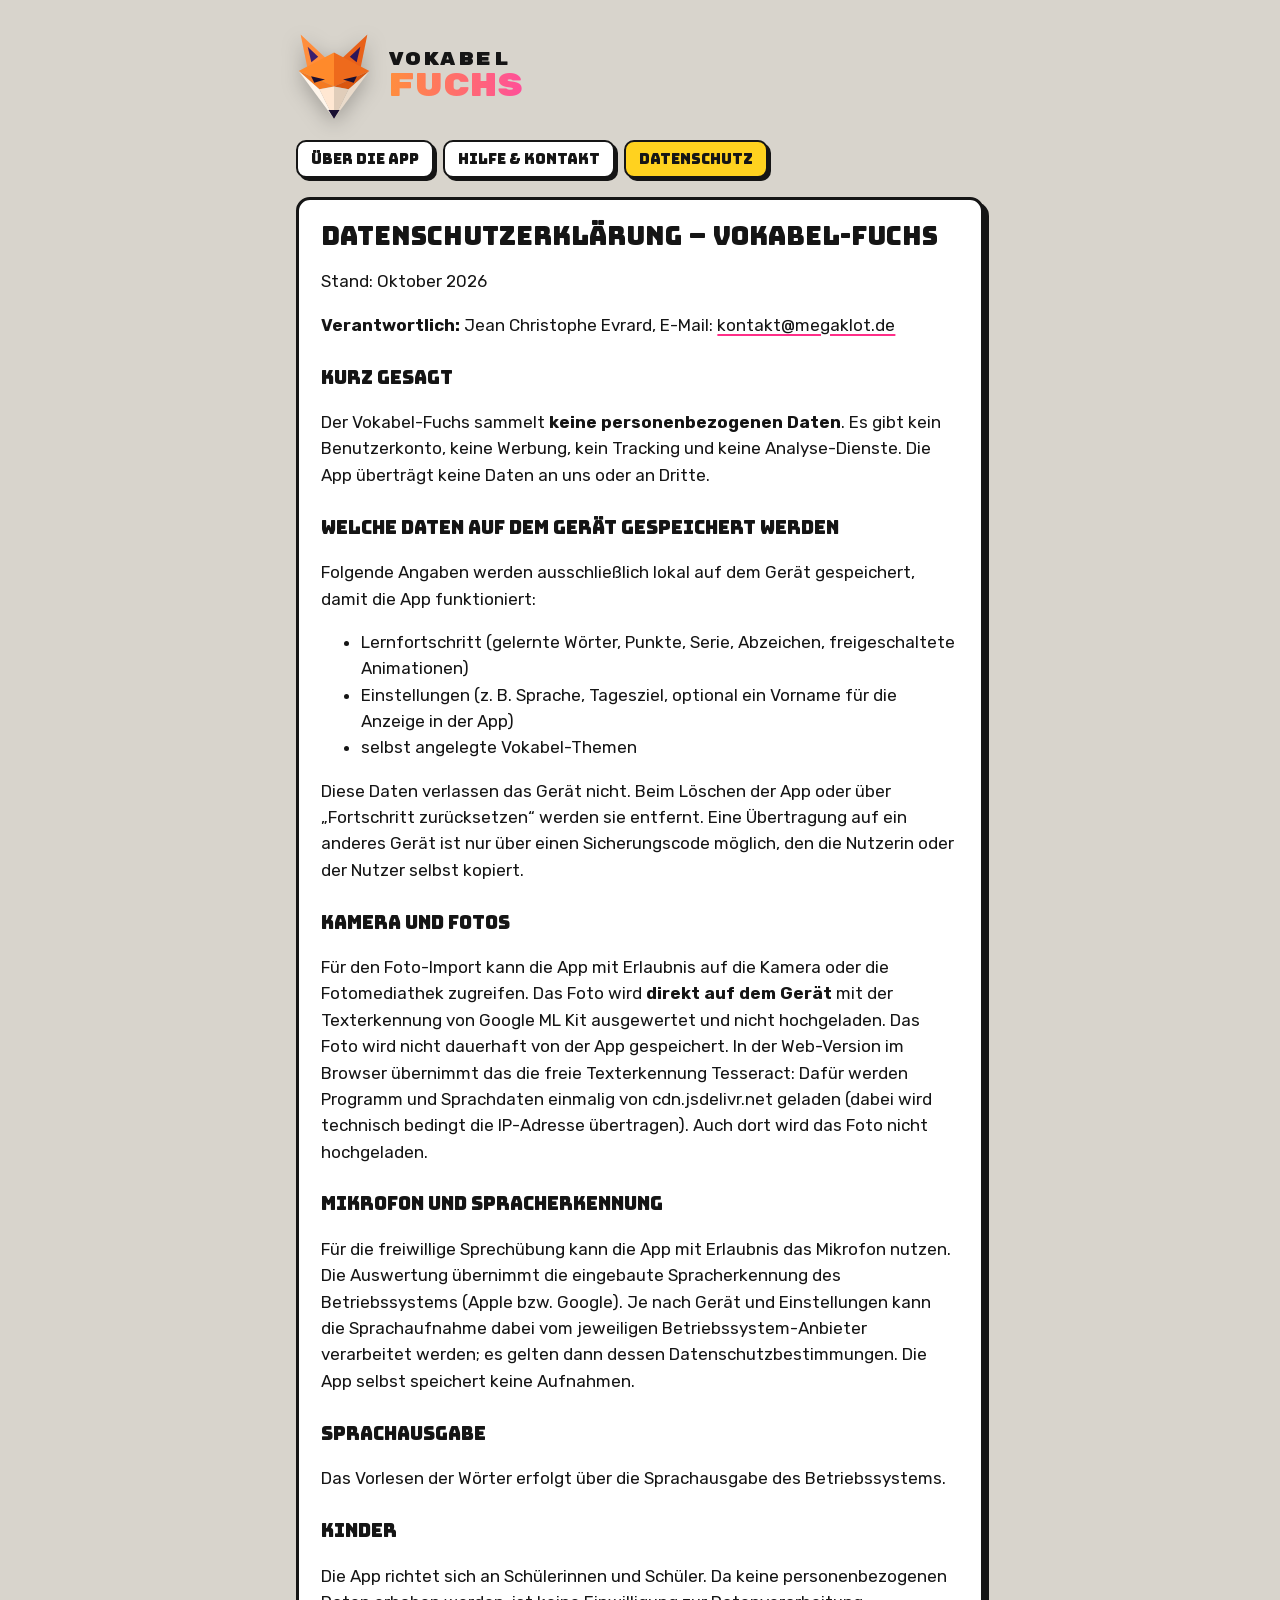
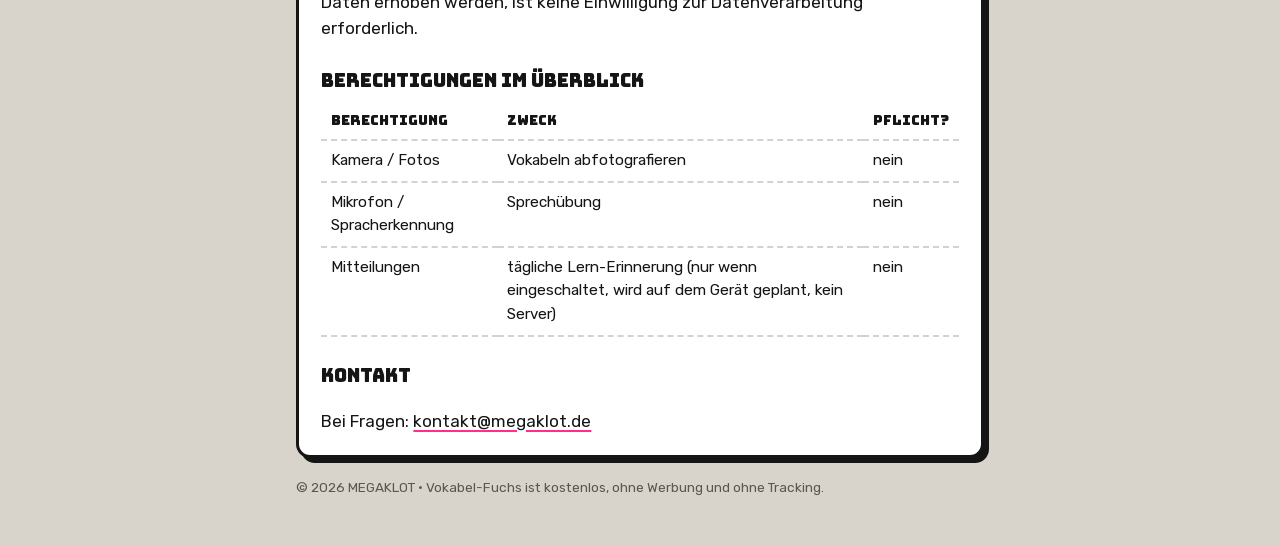
==== commit cdd7fbcf: "Datenschutz: Mitteilungen für die Lern-Erinnerung Co-Authored-By: Claude Opus 5.5 <noreply@anthropic" ====
--- a/datenschutz.html
+++ b/datenschutz.html
@@ -33,7 +33,7 @@
 <h2>Kinder</h2>
 <p>Die App richtet sich an Schülerinnen und Schüler. Da keine personenbezogenen Daten erhoben werden, ist keine Einwilligung zur Datenverarbeitung erforderlich.</p>
 <h2>Berechtigungen im Überblick</h2>
-<div class="table-wrap"><table><thead><tr><th>Berechtigung</th><th>Zweck</th><th>Pflicht?</th></tr></thead><tbody><tr><td>Kamera / Fotos</td><td>Vokabeln abfotografieren</td><td>nein</td></tr><tr><td>Mikrofon / Spracherkennung</td><td>Sprechübung</td><td>nein</td></tr></tbody></table></div>
+<div class="table-wrap"><table><thead><tr><th>Berechtigung</th><th>Zweck</th><th>Pflicht?</th></tr></thead><tbody><tr><td>Kamera / Fotos</td><td>Vokabeln abfotografieren</td><td>nein</td></tr><tr><td>Mikrofon / Spracherkennung</td><td>Sprechübung</td><td>nein</td></tr><tr><td>Mitteilungen</td><td>tägliche Lern-Erinnerung (nur wenn eingeschaltet, wird auf dem Gerät geplant, kein Server)</td><td>nein</td></tr></tbody></table></div>
 <h2>Kontakt</h2>
 <p>Bei Fragen: <a href="mailto:kontakt@megaklot.de">kontakt@megaklot.de</a></p>
 </main>
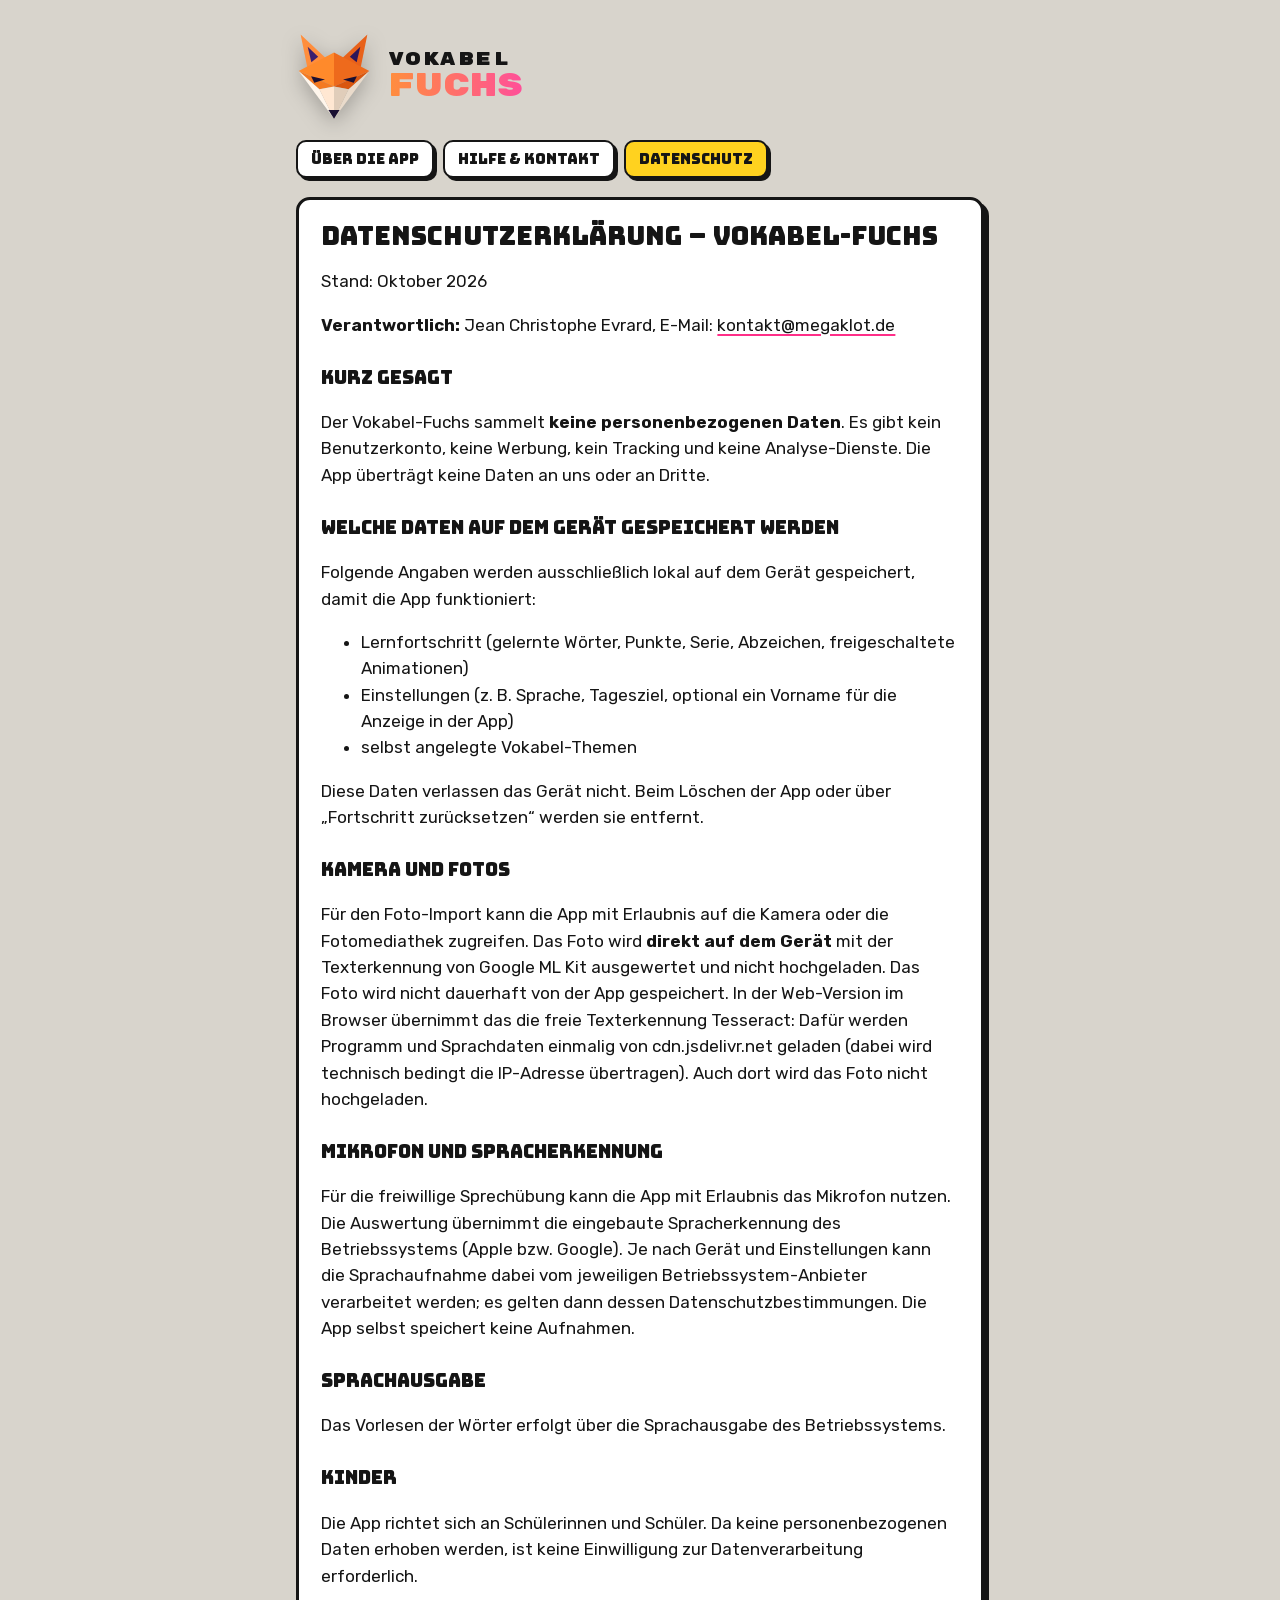
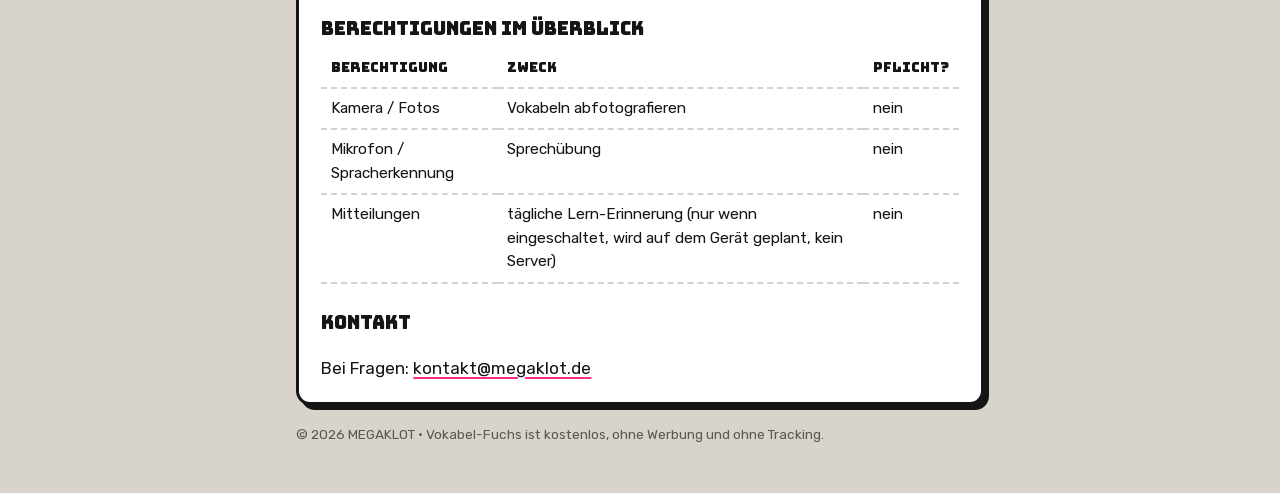
==== commit 8a490d1d: "Datenschutz: Sicherungscode entfernt Co-Authored-By: Claude Opus 5.5 <noreply@anthropic.com> Claude-" ====
--- a/datenschutz.html
+++ b/datenschutz.html
@@ -23,7 +23,7 @@
 <li>Einstellungen (z. B. Sprache, Tagesziel, optional ein Vorname für die Anzeige in der App)</li>
 <li>selbst angelegte Vokabel-Themen</li>
 </ul>
-<p>Diese Daten verlassen das Gerät nicht. Beim Löschen der App oder über „Fortschritt zurücksetzen“ werden sie entfernt. Eine Übertragung auf ein anderes Gerät ist nur über einen Sicherungscode möglich, den die Nutzerin oder der Nutzer selbst kopiert.</p>
+<p>Diese Daten verlassen das Gerät nicht. Beim Löschen der App oder über „Fortschritt zurücksetzen“ werden sie entfernt.</p>
 <h2>Kamera und Fotos</h2>
 <p>Für den Foto-Import kann die App mit Erlaubnis auf die Kamera oder die Fotomediathek zugreifen. Das Foto wird <b>direkt auf dem Gerät</b> mit der Texterkennung von Google ML Kit ausgewertet und nicht hochgeladen. Das Foto wird nicht dauerhaft von der App gespeichert. In der Web-Version im Browser übernimmt das die freie Texterkennung Tesseract: Dafür werden Programm und Sprachdaten einmalig von cdn.jsdelivr.net geladen (dabei wird technisch bedingt die IP-Adresse übertragen). Auch dort wird das Foto nicht hochgeladen.</p>
 <h2>Mikrofon und Spracherkennung</h2>
